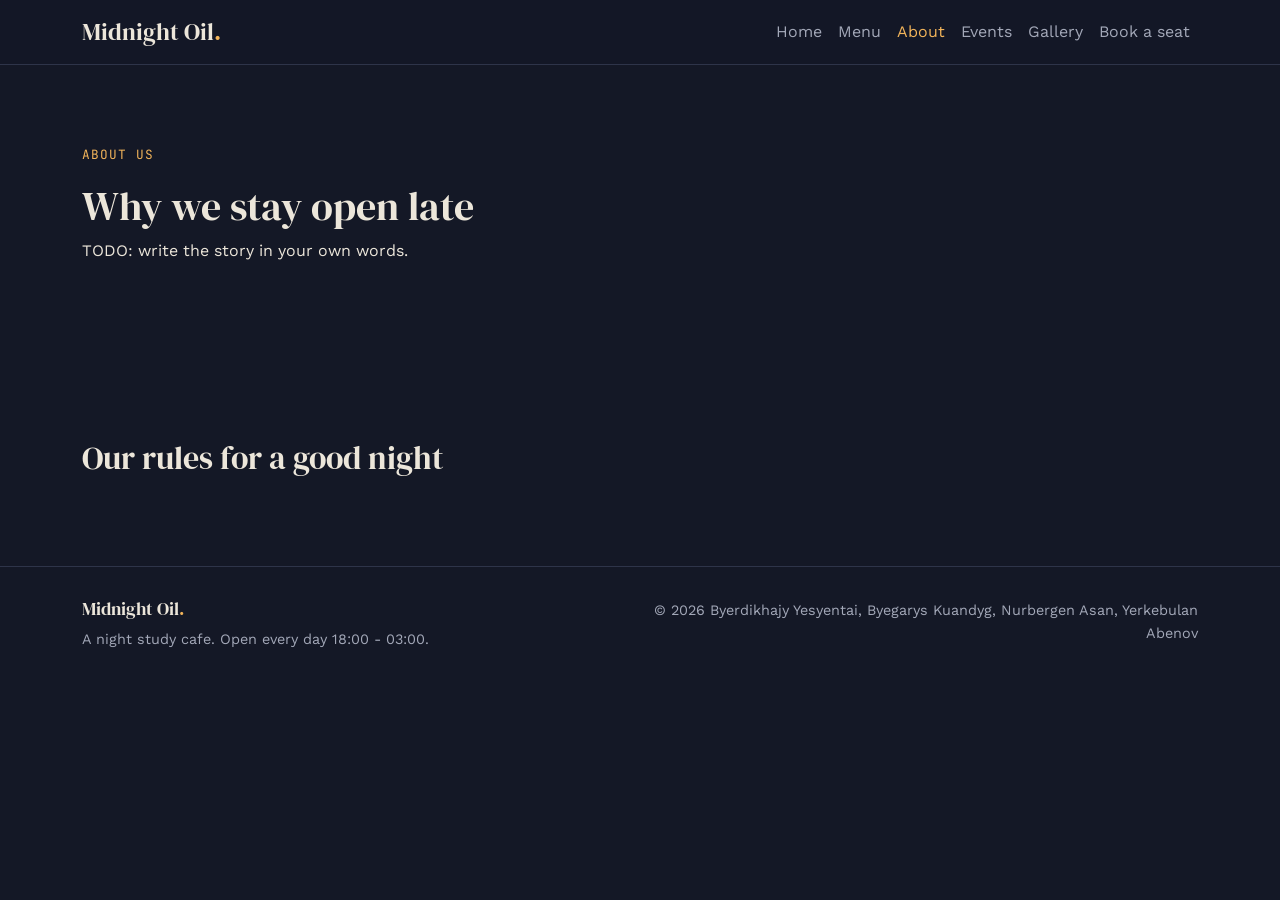
==== about.html @ 8052c6b3 "Set up the shared design, navbar, footer and starter pages" ====
<!doctype html>
<html lang="en">
<head>
    <meta charset="UTF-8">
    <meta name="viewport" content="width=device-width, initial-scale=1.0">
    <title>About - Midnight Oil</title>
    <!-- Page owner: Nurbergen Asan -->

    <!-- Bootstrap first, then the fonts, then our shared CSS, then this page's own CSS -->
    <link rel="stylesheet" href="https://cdn.jsdelivr.net/npm/bootstrap@5.3.3/dist/css/bootstrap.min.css"
          integrity="sha384-QWTKZyjpPEjISv5WaRU9OFeRpok6YctnYmDr5pNlyT2bRjXh0JMhjY6hW+ALEwIH" crossorigin="anonymous">
    <link rel="preconnect" href="https://fonts.googleapis.com">
    <link rel="preconnect" href="https://fonts.gstatic.com" crossorigin>
    <link rel="stylesheet" href="https://fonts.googleapis.com/css2?family=DM+Serif+Display&family=JetBrains+Mono:wght@400;500&family=Work+Sans:wght@400;600&display=swap">
    <link rel="stylesheet" href="css/style.css">
    <link rel="stylesheet" href="css/about.css">
</head>
<body>

    <!-- ===== SHARED NAVBAR: keep it the same on every page (only "active" moves) ===== -->
    <nav class="navbar navbar-expand-lg navbar-dark site-nav sticky-top">
        <div class="container">
            <a class="navbar-brand" href="index.html">Midnight Oil<span>.</span></a>
            <button class="navbar-toggler" type="button" data-bs-toggle="collapse" data-bs-target="#mainMenu"
                    aria-controls="mainMenu" aria-expanded="false" aria-label="Open menu">
                <span class="navbar-toggler-icon"></span>
            </button>
            <div class="collapse navbar-collapse" id="mainMenu">
                <ul class="navbar-nav ms-auto">
                    <li class="nav-item"><a class="nav-link" href="index.html">Home</a></li>
                    <li class="nav-item"><a class="nav-link" href="menu.html">Menu</a></li>
                    <li class="nav-item"><a class="nav-link active" aria-current="page" href="about.html">About</a></li>
                    <li class="nav-item"><a class="nav-link" href="events.html">Events</a></li>
                    <li class="nav-item"><a class="nav-link" href="gallery.html">Gallery</a></li>
                    <li class="nav-item"><a class="nav-link" href="reserve.html">Book a seat</a></li>
                </ul>
            </div>
        </div>
    </nav>

    <main>

        <section class="section">
            <div class="container">
                <!-- TODO (Nurbergen): the story of the cafe.
                     Two columns (text + photo) that stack on a phone, text first:
                     col-12 col-md-6 with order-* classes. -->
                <div class="row g-4 align-items-center">
                    <div class="col-12 col-md-6">
                        <p class="label">About us</p>
                        <h1>Why we stay open late</h1>
                        <p>TODO: write the story in your own words.</p>
                    </div>
                    <div class="col-12 col-md-6">
                        <!-- TODO: <img src="images/..." class="img-fluid" alt="..."> -->
                    </div>
                </div>
            </div>
        </section>

        <section class="section">
            <div class="container">
                <h2>Our rules for a good night</h2>
                <!-- TODO (Nurbergen): 3-4 house rules (quiet zone, one seat per person...) laid out with
                     FLEXBOX in about.css: stacked on phone, in one row on laptop (your own media query). -->
            </div>
        </section>
    </main>

    <!-- ===== SHARED FOOTER ===== -->
    <footer class="site-footer">
        <div class="container">
            <div class="row g-3">
                <div class="col-12 col-md-6">
                    <h2>Midnight Oil<span>.</span></h2>
                    <p class="mb-0">A night study cafe. Open every day 18:00 - 03:00.</p>
                </div>
                <div class="col-12 col-md-6 text-md-end">
                    <p class="mb-1">&copy; 2026 Byerdikhajy Yesyentai, Byegarys Kuandyg, Nurbergen Asan, Yerkebulan Abenov</p>
                    <p class="mb-0"><!-- TODO: photo and icon credits, e.g. "Photos: Unsplash" --></p>
                </div>
            </div>
        </div>
    </footer>

    <!-- Bootstrap JS: makes the menu button, accordion, tabs and modals work -->
    <script src="https://cdn.jsdelivr.net/npm/bootstrap@5.3.3/dist/js/bootstrap.bundle.min.js"
            integrity="sha384-YvpcrYf0tY3lHB60NNkmXc5s9fDVZLESaAA55NDzOxhy9GkcIdslK1eN7N6jIeHz" crossorigin="anonymous"></script>
</body>
</html>
---- css/style.css ----
/* ==========================================================
   style.css - SHARED by every page of Midnight Oil
   (set up by Byerdikhajy)

   Put here ONLY what every page uses: colors, fonts, the navbar,
   the footer and the shared button. Styles for one page go in
   that page's own file (home.css, menu.css, ...).

   Loaded AFTER Bootstrap, so these rules can override Bootstrap.
   ========================================================== */

/* ---------- 1. Colors and fonts ----------
   A night study cafe: dark like a room at 1 a.m.,
   warm amber like a desk lamp, off-white like chalk.
   Use them with var(--name), for example: color: var(--lamp); */
:root {
    --night: #141826;       /* page background */
    --night-light: #1f2436; /* cards, boxes */
    --lamp: #f2b45a;        /* main accent: buttons, links, highlights */
    --lamp-dark: #d99a3d;   /* button hover */
    --chalk: #ece6da;       /* main text */
    --muted: #a3a8b8;       /* small, less important text */
    --sage: #8fb3a0;        /* second accent: "quiet zone", success */
    --line: #2e3449;        /* borders */

    --font-heading: "DM Serif Display", Georgia, serif;
    --font-body: "Work Sans", Arial, sans-serif;
    --font-mono: "JetBrains Mono", "Courier New", monospace; /* hours, prices, times */
}

body {
    background-color: var(--night);
    color: var(--chalk);
    font-family: var(--font-body);
    line-height: 1.6;
}

h1, h2, h3, h4 {
    font-family: var(--font-heading);
    font-weight: 400;
    color: var(--chalk);
}

a {
    color: var(--lamp);
}

a:hover {
    color: var(--lamp-dark);
}

/* small mono labels, e.g. <p class="label">Open till 03:00</p> */
.label {
    font-family: var(--font-mono);
    font-size: 0.8rem;
    letter-spacing: 0.08em;
    text-transform: uppercase;
    color: var(--lamp);
}

/* every page section gets the same spacing */
.section {
    padding: 3rem 0;
}

@media (min-width: 992px) {
    .section {
        padding: 5rem 0;
    }
}

/* ---------- 2. Shared button ----------
   Use together with Bootstrap: <a class="btn btn-lamp" href="...">Book a seat</a> */
.btn-lamp {
    background-color: var(--lamp);
    border-color: var(--lamp);
    color: var(--night);
    font-weight: 600;
}

.btn-lamp:hover,
.btn-lamp:focus {
    background-color: var(--lamp-dark);
    border-color: var(--lamp-dark);
    color: var(--night);
}

/* ---------- 3. Navbar (the same on every page) ---------- */
.site-nav {
    background-color: rgba(20, 24, 38, 0.95);
    border-bottom: 1px solid var(--line);
}

.site-nav .navbar-brand {
    font-family: var(--font-heading);
    font-size: 1.5rem;
    color: var(--chalk);
}

.site-nav .navbar-brand span {
    color: var(--lamp);   /* the little lamp dot after the name */
}

.site-nav .nav-link {
    color: var(--muted);
}

.site-nav .nav-link:hover,
.site-nav .nav-link.active {
    color: var(--lamp);
}

/* ---------- 4. Footer (the same on every page) ---------- */
.site-footer {
    border-top: 1px solid var(--line);
    color: var(--muted);
    font-size: 0.9rem;
    padding: 2rem 0;
}

.site-footer h2 {
    font-size: 1.1rem;
}

.site-footer h2 span {
    color: var(--lamp);
}
---- css/about.css ----
/* ==========================================================
   about.css - styles ONLY for about.html
   Page owner: Nurbergen Asan

   Colors and fonts come from style.css, for example:
       color: var(--lamp);   font-family: var(--font-mono);
   Write mobile-first: normal rules are for a phone,
   then add @media (min-width: ...) for bigger screens.
   ========================================================== */

/* your styles here */


/* ---- tablet: from 768px ---- */
@media (min-width: 768px) {

}

/* ---- laptop: from 992px ---- */
@media (min-width: 992px) {

}
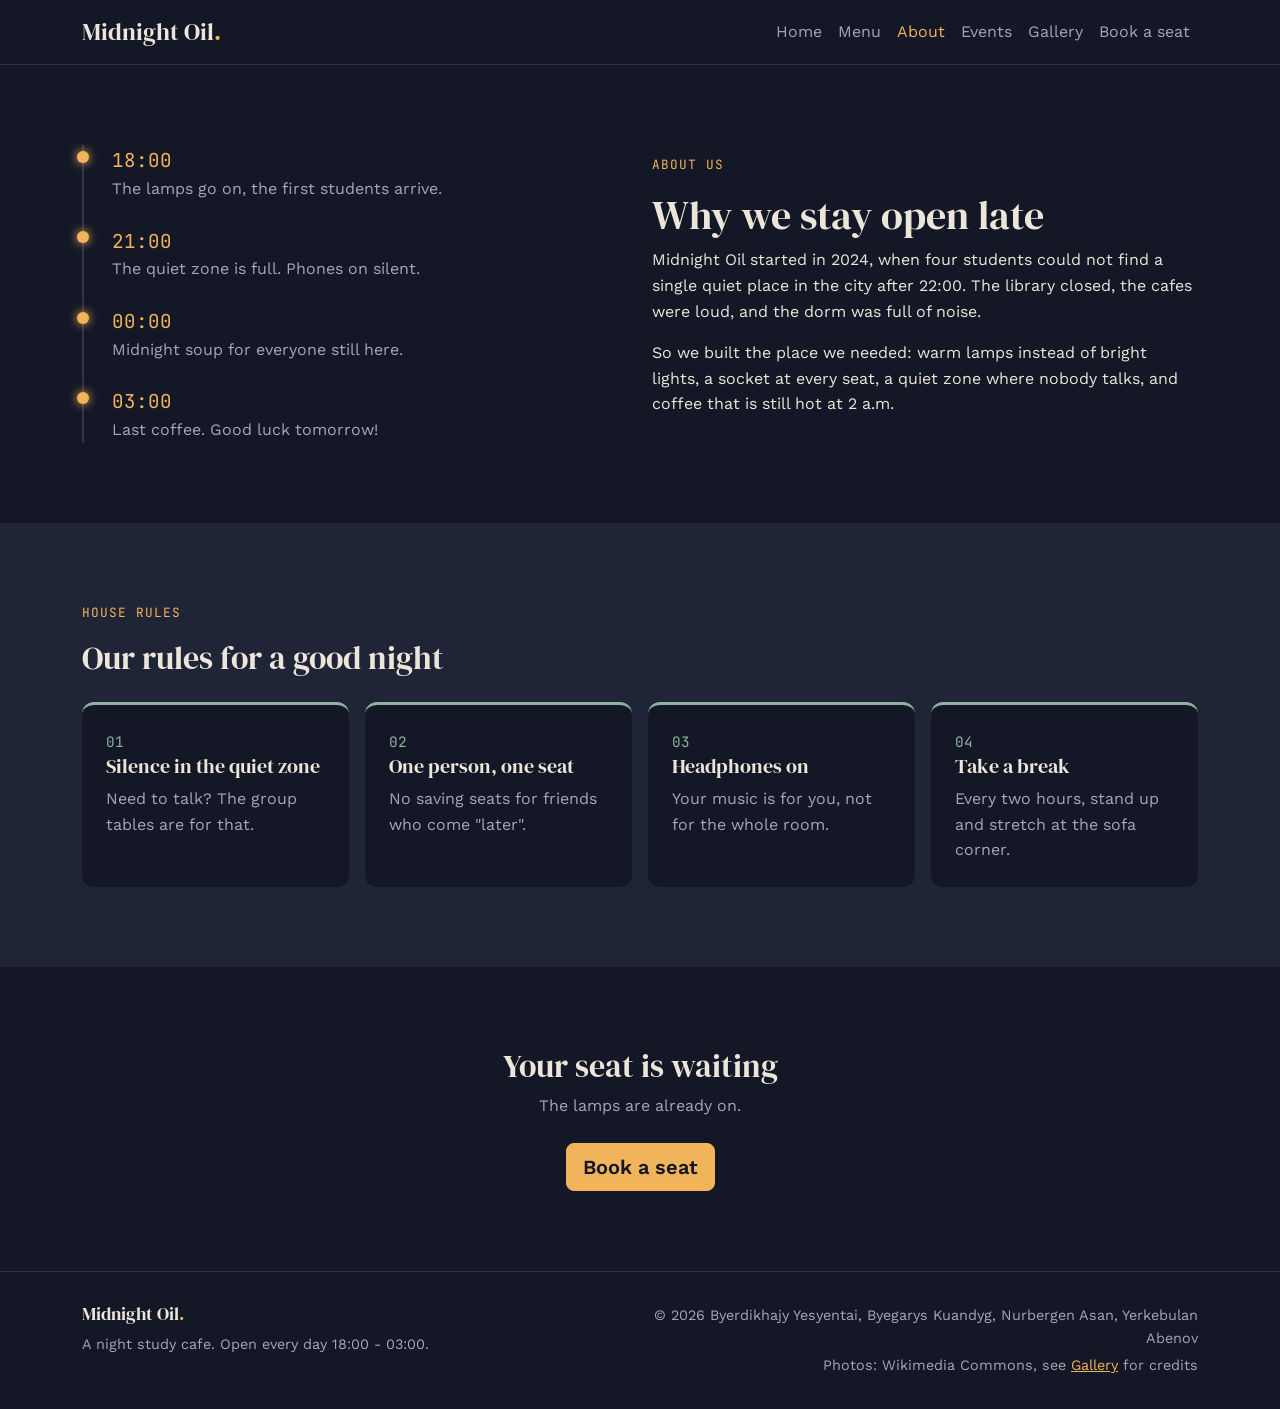
==== commit 1713e3a2: "Build the about page: story, night timeline and house rules" ====
--- a/about.html
+++ b/about.html
@@ -42,27 +42,67 @@
 
         <section class="section">
             <div class="container">
-                <!-- TODO (Nurbergen): the story of the cafe.
-                     Two columns (text + photo) that stack on a phone, text first:
-                     col-12 col-md-6 with order-* classes. -->
+                <!-- ===== OUR STORY: Bootstrap grid, 2 columns =====
+                     On a phone both are col-12 and stacked; the story is more important,
+                     so it comes first (order-1). From 768px the timeline moves to the LEFT (order-md-1). -->
                 <div class="row g-4 align-items-center">
-                    <div class="col-12 col-md-6">
+                    <div class="col-12 col-md-6 order-1 order-md-2">
                         <p class="label">About us</p>
                         <h1>Why we stay open late</h1>
-                        <p>TODO: write the story in your own words.</p>
+                        <p>Midnight Oil started in 2024, when four students could not find a single quiet place in the city after 22:00. The library closed, the cafes were loud, and the dorm was full of noise.</p>
+                        <p>So we built the place we needed: warm lamps instead of bright lights, a socket at every seat, a quiet zone where nobody talks, and coffee that is still hot at 2 a.m.</p>
                     </div>
-                    <div class="col-12 col-md-6">
-                        <!-- TODO: <img src="images/..." class="img-fluid" alt="..."> -->
+
+                    <!-- A night in the cafe as a timeline (my own CSS in about.css) -->
+                    <div class="col-12 col-md-6 order-2 order-md-1">
+                        <ol class="timeline">
+                            <li><span class="timeline__time">18:00</span> The lamps go on, the first students arrive.</li>
+                            <li><span class="timeline__time">21:00</span> The quiet zone is full. Phones on silent.</li>
+                            <li><span class="timeline__time">00:00</span> Midnight soup for everyone still here.</li>
+                            <li><span class="timeline__time">03:00</span> Last coffee. Good luck tomorrow!</li>
+                        </ol>
                     </div>
                 </div>
             </div>
         </section>
 
-        <section class="section">
+        <!-- ===== HOUSE RULES: Flexbox + my own media queries (about.css) =====
+             Phone: stacked. Tablet: 2 per row. Laptop: all 4 in one row. -->
+        <section class="section rules-section">
             <div class="container">
-                <h2>Our rules for a good night</h2>
-                <!-- TODO (Nurbergen): 3-4 house rules (quiet zone, one seat per person...) laid out with
-                     FLEXBOX in about.css: stacked on phone, in one row on laptop (your own media query). -->
+                <p class="label">House rules</p>
+                <h2 class="mb-4">Our rules for a good night</h2>
+                <div class="rules">
+                    <div class="rule">
+                        <span class="rule__number">01</span>
+                        <h3>Silence in the quiet zone</h3>
+                        <p>Need to talk? The group tables are for that.</p>
+                    </div>
+                    <div class="rule">
+                        <span class="rule__number">02</span>
+                        <h3>One person, one seat</h3>
+                        <p>No saving seats for friends who come "later".</p>
+                    </div>
+                    <div class="rule">
+                        <span class="rule__number">03</span>
+                        <h3>Headphones on</h3>
+                        <p>Your music is for you, not for the whole room.</p>
+                    </div>
+                    <div class="rule">
+                        <span class="rule__number">04</span>
+                        <h3>Take a break</h3>
+                        <p>Every two hours, stand up and stretch at the sofa corner.</p>
+                    </div>
+                </div>
+            </div>
+        </section>
+
+        <!-- ===== CALL TO ACTION ===== -->
+        <section class="section text-center">
+            <div class="container">
+                <h2>Your seat is waiting</h2>
+                <p class="cta-text mb-4">The lamps are already on.</p>
+                <a class="btn btn-lamp btn-lg" href="reserve.html">Book a seat</a>
             </div>
         </section>
     </main>
@@ -77,7 +117,7 @@
                 </div>
                 <div class="col-12 col-md-6 text-md-end">
                     <p class="mb-1">&copy; 2026 Byerdikhajy Yesyentai, Byegarys Kuandyg, Nurbergen Asan, Yerkebulan Abenov</p>
-                    <p class="mb-0"><!-- TODO: photo and icon credits, e.g. "Photos: Unsplash" --></p>
+                    <p class="mb-0">Photos: Wikimedia Commons, see <a href="gallery.html">Gallery</a> for credits</p>
                 </div>
             </div>
         </div>
--- a/css/about.css
+++ b/css/about.css
@@ -2,21 +2,106 @@
    about.css - styles ONLY for about.html
    Page owner: Nurbergen Asan
 
-   Colors and fonts come from style.css, for example:
-       color: var(--lamp);   font-family: var(--font-mono);
-   Write mobile-first: normal rules are for a phone,
-   then add @media (min-width: ...) for bigger screens.
+   Part 1: the night timeline
+   Part 2: house rules - Flexbox with my own media queries
+   Mobile-first: normal rules are for a phone,
+   @media (min-width: ...) adds changes for bigger screens.
    ========================================================== */
 
-/* your styles here */
+/* ---------- Part 1: timeline ----------
+   An <ol> with a vertical line on the left. Each <li> has a round "lamp" dot
+   made with ::before, sitting on the line. */
 
-
-/* ---- tablet: from 768px ---- */
-@media (min-width: 768px) {
-
+.timeline {
+    list-style: none;
+    margin: 0;
+    padding: 0 0 0 1.75rem;
+    border-left: 2px solid var(--line);
 }
 
-/* ---- laptop: from 992px ---- */
+.timeline li {
+    position: relative;          /* so the dot (::before) is placed from this li */
+    padding-bottom: 1.5rem;
+    color: var(--muted);
+}
+
+.timeline li:last-child {
+    padding-bottom: 0;
+}
+
+.timeline li::before {
+    content: "";
+    position: absolute;
+    left: calc(-1.75rem - 7px);  /* back to the line: the padding + half the dot */
+    top: 0.35rem;
+    width: 12px;
+    height: 12px;
+    border-radius: 50%;
+    background-color: var(--lamp);
+    box-shadow: 0 0 10px var(--lamp);   /* the dot glows like a small lamp */
+}
+
+.timeline__time {
+    display: block;
+    font-family: var(--font-mono);
+    font-size: 1.2rem;
+    color: var(--lamp);
+}
+
+/* ---------- Part 2: house rules ---------- */
+
+.rules-section {
+    background-color: var(--night-light);
+}
+
+/* phone: Flexbox column = the rules are stacked */
+.rules {
+    display: flex;
+    flex-direction: column;
+    gap: 1rem;
+}
+
+.rule {
+    background-color: var(--night);
+    border-radius: 12px;
+    border-top: 3px solid var(--sage);
+    padding: 1.5rem;
+}
+
+.rule h3 {
+    font-size: 1.25rem;
+}
+
+.rule p {
+    color: var(--muted);
+    margin-bottom: 0;
+}
+
+.rule__number {
+    font-family: var(--font-mono);
+    color: var(--sage);
+    font-size: 0.9rem;
+}
+
+.cta-text {
+    color: var(--muted);
+}
+
+/* tablet: from 768px - a row that wraps, 2 rules per row */
+@media (min-width: 768px) {
+    .rules {
+        flex-direction: row;
+        flex-wrap: wrap;
+    }
+
+    .rule {
+        flex: 1 1 calc(50% - 1rem);    /* grow, shrink, start at half the width minus the gap */
+    }
+}
+
+/* laptop: from 992px - all 4 rules in one row */
 @media (min-width: 992px) {
-
+    .rule {
+        flex: 1 1 0;
+    }
 }
